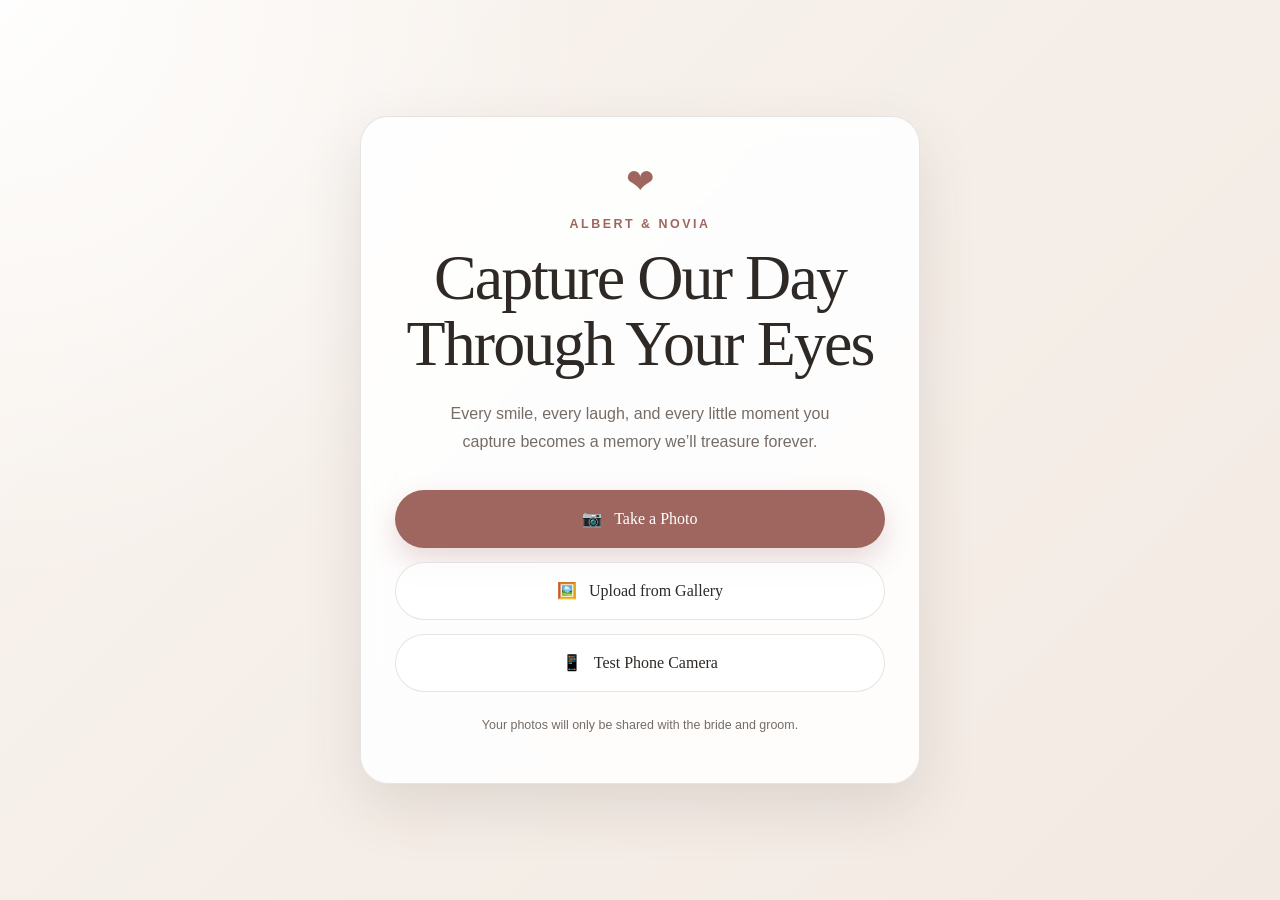
==== index.html @ 7c5cd8a8 "Test native phone camera capture" ====
<!DOCTYPE html>
<html lang="en">
<head>
  <meta charset="UTF-8" />
  <meta name="viewport" content="width=device-width, initial-scale=1.0" />

  <title>Wedding Memories</title>

  <link rel="stylesheet" href="css/style.css" />
</head>

<body>
  <main class="page-shell">
    <section class="hero-card">
      <div class="heart" aria-hidden="true">❤</div>

      <p class="eyebrow">Albert & Novia</p>

      <h1>Capture Our Day Through Your Eyes</h1>

      <p class="intro">
        Every smile, every laugh, and every little moment you capture
        becomes a memory we’ll treasure forever.
      </p>

    <div class="actions">
  <button class="primary-button" id="takePhotoButton" type="button">
    <span class="button-icon">📷</span>
    Take a Photo
  </button>

  <button class="secondary-button" id="uploadPhotoButton" type="button">
    <span class="button-icon">🖼️</span>
    Upload from Gallery
  </button>

  <!-- Temporary native camera test -->
  <button
    class="secondary-button"
    id="nativeCameraButton"
    type="button"
  >
    <span class="button-icon">📱</span>
    Test Phone Camera
  </button>

  <input
    type="file"
    id="galleryInput"
    accept="image/*"
    hidden
  />

  <input
    type="file"
    id="nativeCameraInput"
    accept="image/*"
    capture="environment"
    hidden
  />
</div>

<div class="camera-screen" id="cameraScreen" hidden>
  <video id="cameraPreview" autoplay playsinline></video>

  <div class="camera-controls">
    <button class="capture-button" id="captureButton" type="button">
      <span></span>
    </button>

    <button class="close-camera-button" id="closeCameraButton" type="button">
      Close
    </button>
  </div>
</div>

<canvas id="photoCanvas" hidden></canvas>

<div class="photo-preview" id="photoPreview" hidden>
  <img id="previewImage" alt="Your captured wedding memory" />

  <div class="preview-actions">
    <button class="primary-button" id="retakeButton" type="button">
      Retake
    </button>

    <button class="secondary-button" id="usePhotoButton" type="button">
      Use This Photo
    </button>
  </div>
</div>

      <p class="privacy-note">
        Your photos will only be shared with the bride and groom.
      </p>
    </section>
  </main>

  <script src="js/app.js"></script>
</body>
</html>
---- css/style.css ----
:root {
  --background: #f7f2ec;
  --card: rgba(255, 255, 255, 0.88);
  --text: #2f2926;
  --muted: #756c66;
  --accent: #9f665f;
  --accent-dark: #87544e;
  --border: rgba(47, 41, 38, 0.12);
  --shadow: 0 24px 60px rgba(68, 48, 41, 0.12);
}

* {
  box-sizing: border-box;
}

html {
  min-height: 100%;
}

body {
  margin: 0;
  min-height: 100vh;
  font-family: Georgia, "Times New Roman", serif;
  color: var(--text);
  background:
    radial-gradient(circle at top left, rgba(255, 255, 255, 0.9), transparent 38%),
    linear-gradient(135deg, #f9f4ef 0%, #f2e9e2 100%);
}

button {
  font: inherit;
}

.page-shell {
  min-height: 100vh;
  display: grid;
  place-items: center;
  padding: 24px;
}

.hero-card {
  width: min(100%, 560px);
  padding: 48px 34px;
  text-align: center;
  background: var(--card);
  border: 1px solid var(--border);
  border-radius: 28px;
  box-shadow: var(--shadow);
  backdrop-filter: blur(14px);
}

.heart {
  font-size: 34px;
  line-height: 1;
  color: var(--accent);
  margin-bottom: 18px;
}

.eyebrow {
  margin: 0 0 14px;
  font-family: Arial, Helvetica, sans-serif;
  font-size: 0.78rem;
  font-weight: 700;
  letter-spacing: 0.2em;
  text-transform: uppercase;
  color: var(--accent);
}

h1 {
  margin: 0;
  font-size: clamp(2.3rem, 7vw, 4rem);
  line-height: 1.02;
  font-weight: 500;
  letter-spacing: -0.03em;
}

.intro {
  max-width: 430px;
  margin: 24px auto 0;
  font-family: Arial, Helvetica, sans-serif;
  font-size: 1rem;
  line-height: 1.75;
  color: var(--muted);
}

.actions {
  display: grid;
  gap: 14px;
  margin-top: 34px;
}

.primary-button,
.secondary-button {
  width: 100%;
  min-height: 58px;
  border-radius: 999px;
  padding: 14px 22px;
  border: 1px solid transparent;
  cursor: pointer;
  transition:
    transform 160ms ease,
    box-shadow 160ms ease,
    background-color 160ms ease;
}

.primary-button {
  color: white;
  background: var(--accent);
  box-shadow: 0 12px 28px rgba(159, 102, 95, 0.24);
}

.primary-button:hover {
  background: var(--accent-dark);
  transform: translateY(-1px);
}

.secondary-button {
  color: var(--text);
  background: rgba(255, 255, 255, 0.72);
  border-color: var(--border);
}

.secondary-button:hover {
  background: white;
  transform: translateY(-1px);
}

.primary-button:active,
.secondary-button:active {
  transform: translateY(0);
}

.button-icon {
  margin-right: 8px;
}

.privacy-note {
  margin: 24px 0 0;
  font-family: Arial, Helvetica, sans-serif;
  font-size: 0.78rem;
  line-height: 1.5;
  color: var(--muted);
}

@media (max-width: 520px) {
  .page-shell {
    padding: 14px;
  }

  .hero-card {
    padding: 40px 22px;
    border-radius: 24px;
  }

  h1 {
    font-size: clamp(2.1rem, 11vw, 3rem);
  }
}

.camera-screen {
  position: fixed;
  inset: 0;
  z-index: 1000;
  display: flex;
  flex-direction: column;
  justify-content: space-between;
  background: #000;
}

.camera-screen[hidden],
.photo-preview[hidden] {
  display: none;
}

#cameraPreview {
  width: 100%;
  height: 100%;
  object-fit: cover;
}

.camera-controls {
  position: absolute;
  left: 0;
  right: 0;
  bottom: 32px;
  display: flex;
  justify-content: center;
  align-items: center;
}

.capture-button {
  width: 76px;
  height: 76px;
  padding: 5px;
  border: 4px solid white;
  border-radius: 50%;
  background: transparent;
  cursor: pointer;
}

.capture-button span {
  display: block;
  width: 100%;
  height: 100%;
  border-radius: 50%;
  background: white;
}

.close-camera-button {
  position: absolute;
  right: 24px;
  color: white;
  background: rgba(0, 0, 0, 0.45);
  border: 1px solid rgba(255, 255, 255, 0.5);
  border-radius: 999px;
  padding: 10px 16px;
  cursor: pointer;
}

.photo-preview {
  margin-top: 30px;
}

#previewImage {
  display: block;
  width: 100%;
  max-height: 70vh;
  object-fit: contain;
  border-radius: 18px;
}

.preview-actions {
  display: grid;
  gap: 12px;
  margin-top: 20px;
}
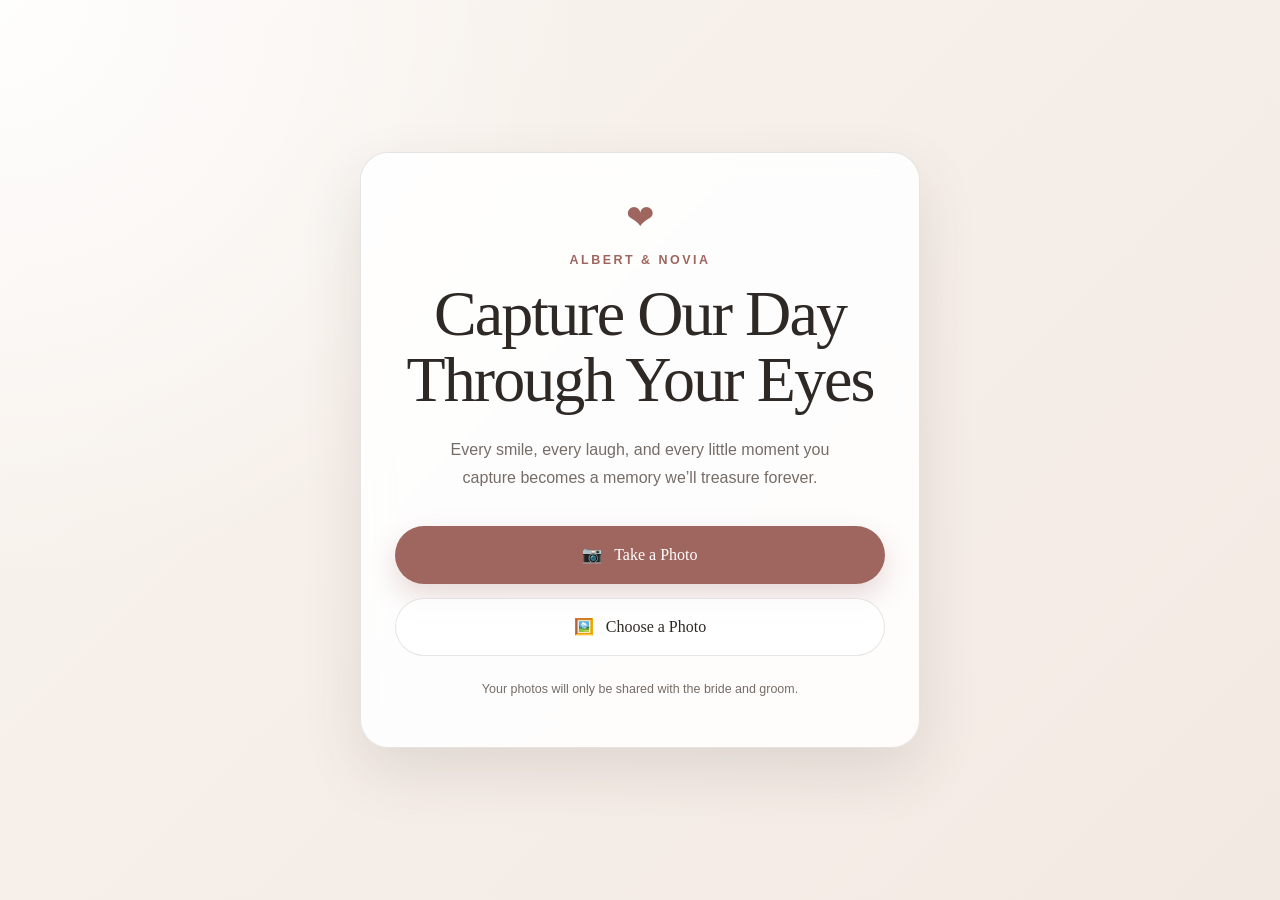
==== commit b79cf0cb: "Refactor photo action buttons in index.html" ====
--- a/index.html
+++ b/index.html
@@ -24,25 +24,23 @@
       </p>
 
     <div class="actions">
-  <button class="primary-button" id="takePhotoButton" type="button">
-    <span class="button-icon">📷</span>
-    Take a Photo
-  </button>
+  <button
+  class="primary-button"
+  id="nativeCameraButton"
+  type="button"
+>
+  <span class="button-icon">📷</span>
+  Take a Photo
+</button>
 
-  <button class="secondary-button" id="uploadPhotoButton" type="button">
-    <span class="button-icon">🖼️</span>
-    Upload from Gallery
-  </button>
-
-  <!-- Temporary native camera test -->
-  <button
-    class="secondary-button"
-    id="nativeCameraButton"
-    type="button"
-  >
-    <span class="button-icon">📱</span>
-    Test Phone Camera
-  </button>
+<button
+  class="secondary-button"
+  id="uploadPhotoButton"
+  type="button"
+>
+  <span class="button-icon">🖼️</span>
+  Choose a Photo
+</button>
 
   <input
     type="file"
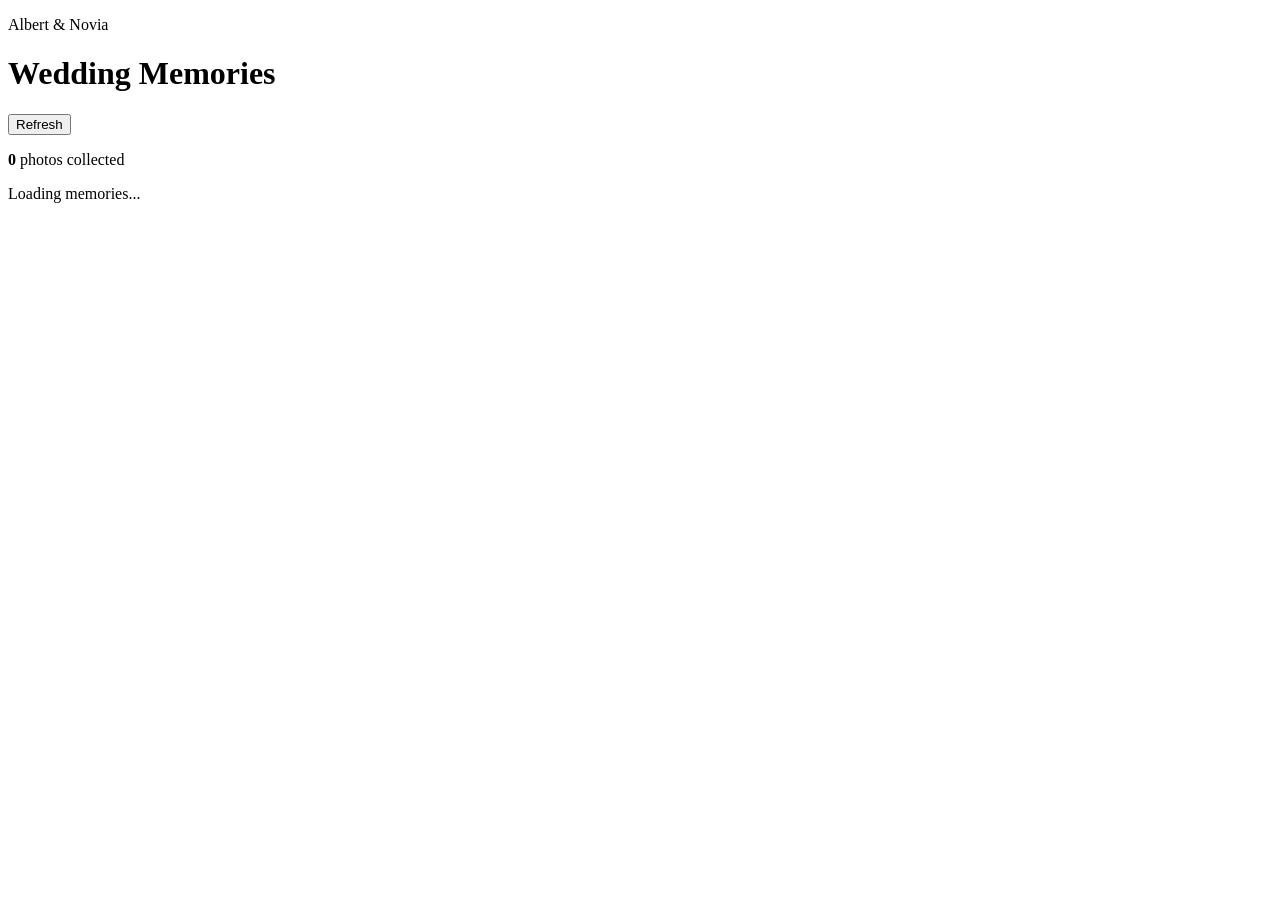
==== commit a508d2cf: "Create admin gallery structure" ====
--- a/index.html
+++ b/index.html
@@ -4,96 +4,65 @@
   <meta charset="UTF-8" />
   <meta name="viewport" content="width=device-width, initial-scale=1.0" />
 
-  <title>Wedding Memories</title>
+  <title>Wedding Memories Admin</title>
 
-  <link rel="stylesheet" href="css/style.css" />
+  <link rel="stylesheet" href="style.css" />
 </head>
 
 <body>
-  <main class="page-shell">
-    <section class="hero-card">
-      <div class="heart" aria-hidden="true">❤</div>
 
-      <p class="eyebrow">Albert & Novia</p>
+  <main class="admin-shell">
 
-      <h1>Capture Our Day Through Your Eyes</h1>
+    <header class="admin-header">
+      <div>
+        <p class="eyebrow">Albert & Novia</p>
+        <h1>Wedding Memories</h1>
+      </div>
 
-      <p class="intro">
-        Every smile, every laugh, and every little moment you capture
-        becomes a memory we’ll treasure forever.
+      <button id="refreshButton" type="button">
+        Refresh
+      </button>
+    </header>
+
+    <section class="stats">
+      <p>
+        <strong id="photoCount">0</strong>
+        photos collected
       </p>
+    </section>
 
-    <div class="actions">
-  <button
-  class="primary-button"
-  id="nativeCameraButton"
-  type="button"
->
-  <span class="button-icon">📷</span>
-  Take a Photo
-</button>
+    <section
+      class="gallery"
+      id="gallery"
+      aria-live="polite"
+    >
+      <p class="loading">
+        Loading memories...
+      </p>
+    </section>
 
-<button
-  class="secondary-button"
-  id="uploadPhotoButton"
-  type="button"
->
-  <span class="button-icon">🖼️</span>
-  Choose a Photo
-</button>
+  </main>
 
-  <input
-    type="file"
-    id="galleryInput"
-    accept="image/*"
+  <div
+    class="lightbox"
+    id="lightbox"
     hidden
-  />
-
-  <input
-    type="file"
-    id="nativeCameraInput"
-    accept="image/*"
-    capture="environment"
-    hidden
-  />
-</div>
-
-<div class="camera-screen" id="cameraScreen" hidden>
-  <video id="cameraPreview" autoplay playsinline></video>
-
-  <div class="camera-controls">
-    <button class="capture-button" id="captureButton" type="button">
-      <span></span>
+  >
+    <button
+      class="lightbox-close"
+      id="lightboxClose"
+      type="button"
+    >
+      ×
     </button>
 
-    <button class="close-camera-button" id="closeCameraButton" type="button">
-      Close
-    </button>
+    <img
+      id="lightboxImage"
+      alt="Wedding memory"
+    />
   </div>
-</div>
 
-<canvas id="photoCanvas" hidden></canvas>
+  <script src="admin.js"></script>
 
-<div class="photo-preview" id="photoPreview" hidden>
-  <img id="previewImage" alt="Your captured wedding memory" />
-
-  <div class="preview-actions">
-    <button class="primary-button" id="retakeButton" type="button">
-      Retake
-    </button>
-
-    <button class="secondary-button" id="usePhotoButton" type="button">
-      Use This Photo
-    </button>
-  </div>
-</div>
-
-      <p class="privacy-note">
-        Your photos will only be shared with the bride and groom.
-      </p>
-    </section>
-  </main>
-
-  <script src="js/app.js"></script>
 </body>
-</html>
+</html>
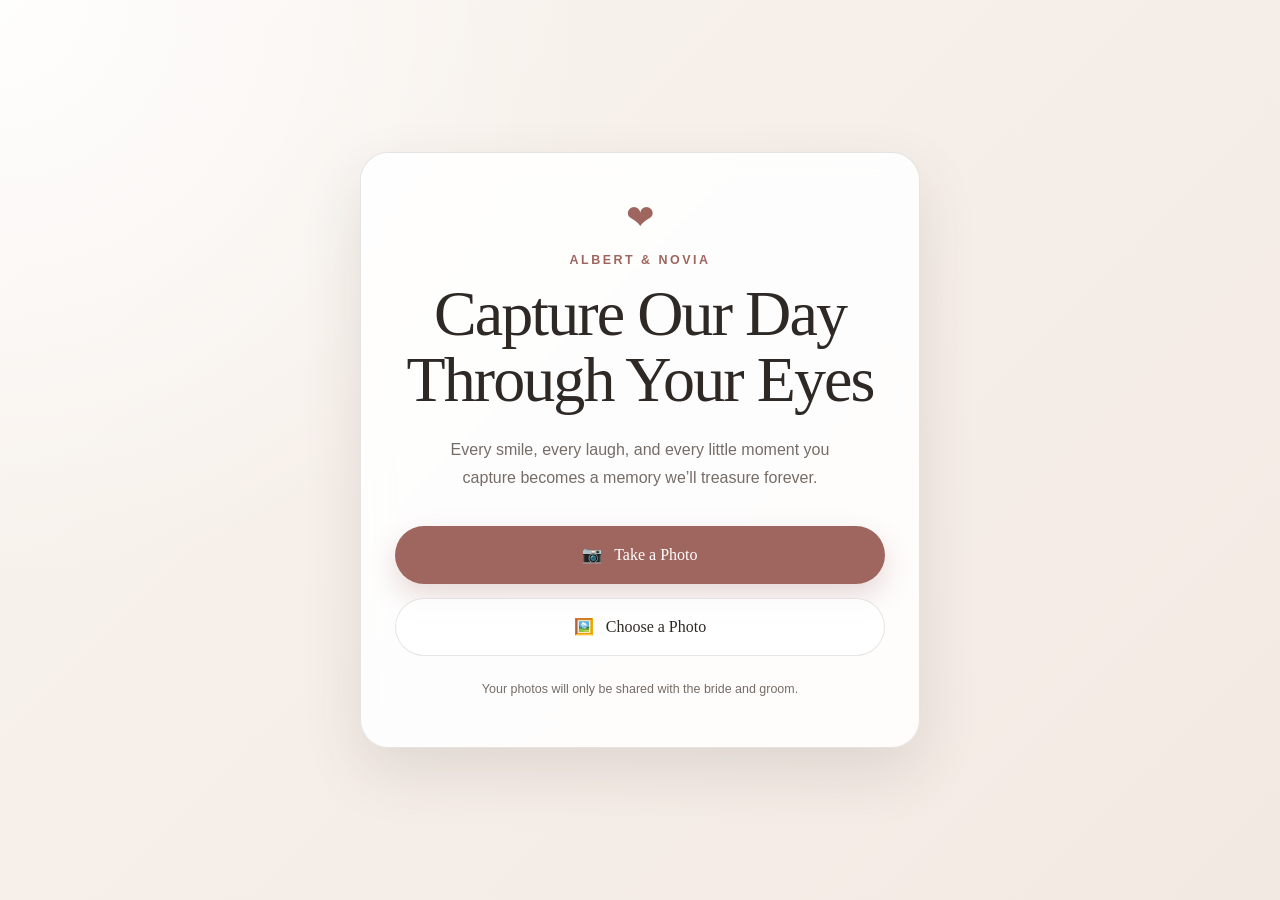
==== commit 24e7d554: "Revert "Create admin gallery structure" This reverts commit a508d2cf9a6ae887bbdfb4c36a1dda558e3c3e87" ====
--- a/index.html
+++ b/index.html
@@ -4,65 +4,96 @@
   <meta charset="UTF-8" />
   <meta name="viewport" content="width=device-width, initial-scale=1.0" />
 
-  <title>Wedding Memories Admin</title>
+  <title>Wedding Memories</title>
 
-  <link rel="stylesheet" href="style.css" />
+  <link rel="stylesheet" href="css/style.css" />
 </head>
 
 <body>
+  <main class="page-shell">
+    <section class="hero-card">
+      <div class="heart" aria-hidden="true">❤</div>
 
-  <main class="admin-shell">
+      <p class="eyebrow">Albert & Novia</p>
 
-    <header class="admin-header">
-      <div>
-        <p class="eyebrow">Albert & Novia</p>
-        <h1>Wedding Memories</h1>
-      </div>
+      <h1>Capture Our Day Through Your Eyes</h1>
 
-      <button id="refreshButton" type="button">
-        Refresh
-      </button>
-    </header>
+      <p class="intro">
+        Every smile, every laugh, and every little moment you capture
+        becomes a memory we’ll treasure forever.
+      </p>
 
-    <section class="stats">
-      <p>
-        <strong id="photoCount">0</strong>
-        photos collected
+    <div class="actions">
+  <button
+  class="primary-button"
+  id="nativeCameraButton"
+  type="button"
+>
+  <span class="button-icon">📷</span>
+  Take a Photo
+</button>
+
+<button
+  class="secondary-button"
+  id="uploadPhotoButton"
+  type="button"
+>
+  <span class="button-icon">🖼️</span>
+  Choose a Photo
+</button>
+
+  <input
+    type="file"
+    id="galleryInput"
+    accept="image/*"
+    hidden
+  />
+
+  <input
+    type="file"
+    id="nativeCameraInput"
+    accept="image/*"
+    capture="environment"
+    hidden
+  />
+</div>
+
+<div class="camera-screen" id="cameraScreen" hidden>
+  <video id="cameraPreview" autoplay playsinline></video>
+
+  <div class="camera-controls">
+    <button class="capture-button" id="captureButton" type="button">
+      <span></span>
+    </button>
+
+    <button class="close-camera-button" id="closeCameraButton" type="button">
+      Close
+    </button>
+  </div>
+</div>
+
+<canvas id="photoCanvas" hidden></canvas>
+
+<div class="photo-preview" id="photoPreview" hidden>
+  <img id="previewImage" alt="Your captured wedding memory" />
+
+  <div class="preview-actions">
+    <button class="primary-button" id="retakeButton" type="button">
+      Retake
+    </button>
+
+    <button class="secondary-button" id="usePhotoButton" type="button">
+      Use This Photo
+    </button>
+  </div>
+</div>
+
+      <p class="privacy-note">
+        Your photos will only be shared with the bride and groom.
       </p>
     </section>
-
-    <section
-      class="gallery"
-      id="gallery"
-      aria-live="polite"
-    >
-      <p class="loading">
-        Loading memories...
-      </p>
-    </section>
-
   </main>
 
-  <div
-    class="lightbox"
-    id="lightbox"
-    hidden
-  >
-    <button
-      class="lightbox-close"
-      id="lightboxClose"
-      type="button"
-    >
-      ×
-    </button>
-
-    <img
-      id="lightboxImage"
-      alt="Wedding memory"
-    />
-  </div>
-
-  <script src="admin.js"></script>
-
+  <script src="js/app.js"></script>
 </body>
-</html>+</html>
--- a/css/style.css
+++ b/css/style.css
@@ -0,0 +1,236 @@
+:root {
+  --background: #f7f2ec;
+  --card: rgba(255, 255, 255, 0.88);
+  --text: #2f2926;
+  --muted: #756c66;
+  --accent: #9f665f;
+  --accent-dark: #87544e;
+  --border: rgba(47, 41, 38, 0.12);
+  --shadow: 0 24px 60px rgba(68, 48, 41, 0.12);
+}
+
+* {
+  box-sizing: border-box;
+}
+
+html {
+  min-height: 100%;
+}
+
+body {
+  margin: 0;
+  min-height: 100vh;
+  font-family: Georgia, "Times New Roman", serif;
+  color: var(--text);
+  background:
+    radial-gradient(circle at top left, rgba(255, 255, 255, 0.9), transparent 38%),
+    linear-gradient(135deg, #f9f4ef 0%, #f2e9e2 100%);
+}
+
+button {
+  font: inherit;
+}
+
+.page-shell {
+  min-height: 100vh;
+  display: grid;
+  place-items: center;
+  padding: 24px;
+}
+
+.hero-card {
+  width: min(100%, 560px);
+  padding: 48px 34px;
+  text-align: center;
+  background: var(--card);
+  border: 1px solid var(--border);
+  border-radius: 28px;
+  box-shadow: var(--shadow);
+  backdrop-filter: blur(14px);
+}
+
+.heart {
+  font-size: 34px;
+  line-height: 1;
+  color: var(--accent);
+  margin-bottom: 18px;
+}
+
+.eyebrow {
+  margin: 0 0 14px;
+  font-family: Arial, Helvetica, sans-serif;
+  font-size: 0.78rem;
+  font-weight: 700;
+  letter-spacing: 0.2em;
+  text-transform: uppercase;
+  color: var(--accent);
+}
+
+h1 {
+  margin: 0;
+  font-size: clamp(2.3rem, 7vw, 4rem);
+  line-height: 1.02;
+  font-weight: 500;
+  letter-spacing: -0.03em;
+}
+
+.intro {
+  max-width: 430px;
+  margin: 24px auto 0;
+  font-family: Arial, Helvetica, sans-serif;
+  font-size: 1rem;
+  line-height: 1.75;
+  color: var(--muted);
+}
+
+.actions {
+  display: grid;
+  gap: 14px;
+  margin-top: 34px;
+}
+
+.primary-button,
+.secondary-button {
+  width: 100%;
+  min-height: 58px;
+  border-radius: 999px;
+  padding: 14px 22px;
+  border: 1px solid transparent;
+  cursor: pointer;
+  transition:
+    transform 160ms ease,
+    box-shadow 160ms ease,
+    background-color 160ms ease;
+}
+
+.primary-button {
+  color: white;
+  background: var(--accent);
+  box-shadow: 0 12px 28px rgba(159, 102, 95, 0.24);
+}
+
+.primary-button:hover {
+  background: var(--accent-dark);
+  transform: translateY(-1px);
+}
+
+.secondary-button {
+  color: var(--text);
+  background: rgba(255, 255, 255, 0.72);
+  border-color: var(--border);
+}
+
+.secondary-button:hover {
+  background: white;
+  transform: translateY(-1px);
+}
+
+.primary-button:active,
+.secondary-button:active {
+  transform: translateY(0);
+}
+
+.button-icon {
+  margin-right: 8px;
+}
+
+.privacy-note {
+  margin: 24px 0 0;
+  font-family: Arial, Helvetica, sans-serif;
+  font-size: 0.78rem;
+  line-height: 1.5;
+  color: var(--muted);
+}
+
+@media (max-width: 520px) {
+  .page-shell {
+    padding: 14px;
+  }
+
+  .hero-card {
+    padding: 40px 22px;
+    border-radius: 24px;
+  }
+
+  h1 {
+    font-size: clamp(2.1rem, 11vw, 3rem);
+  }
+}
+
+.camera-screen {
+  position: fixed;
+  inset: 0;
+  z-index: 1000;
+  display: flex;
+  flex-direction: column;
+  justify-content: space-between;
+  background: #000;
+}
+
+.camera-screen[hidden],
+.photo-preview[hidden] {
+  display: none;
+}
+
+#cameraPreview {
+  width: 100%;
+  height: 100%;
+  object-fit: cover;
+}
+
+.camera-controls {
+  position: absolute;
+  left: 0;
+  right: 0;
+  bottom: 32px;
+  display: flex;
+  justify-content: center;
+  align-items: center;
+}
+
+.capture-button {
+  width: 76px;
+  height: 76px;
+  padding: 5px;
+  border: 4px solid white;
+  border-radius: 50%;
+  background: transparent;
+  cursor: pointer;
+}
+
+.capture-button span {
+  display: block;
+  width: 100%;
+  height: 100%;
+  border-radius: 50%;
+  background: white;
+}
+
+.close-camera-button {
+  position: absolute;
+  right: 24px;
+  color: white;
+  background: rgba(0, 0, 0, 0.45);
+  border: 1px solid rgba(255, 255, 255, 0.5);
+  border-radius: 999px;
+  padding: 10px 16px;
+  cursor: pointer;
+}
+
+.photo-preview {
+  margin-top: 30px;
+}
+
+#previewImage {
+  display: block;
+  width: 100%;
+  max-height: 70vh;
+  object-fit: contain;
+  border-radius: 18px;
+}
+
+.preview-actions {
+  display: grid;
+  gap: 12px;
+  margin-top: 20px;
+}
